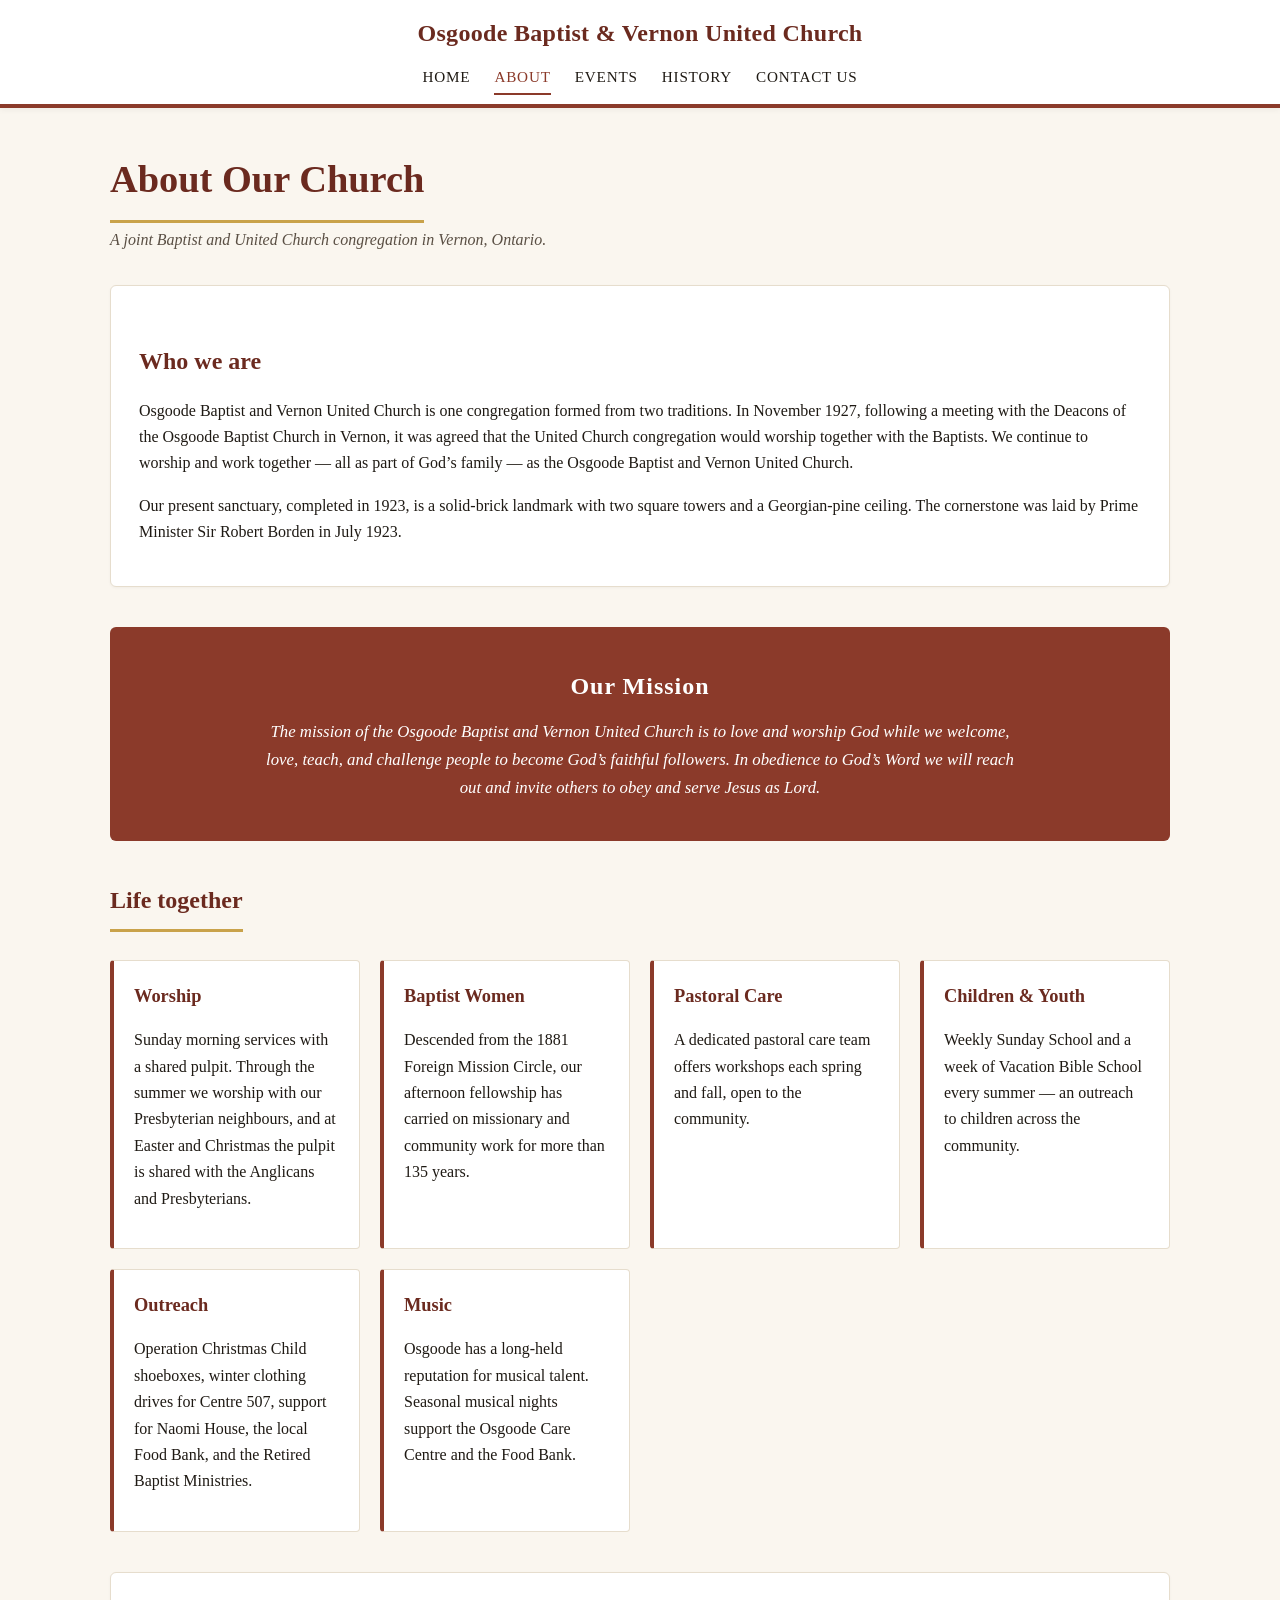
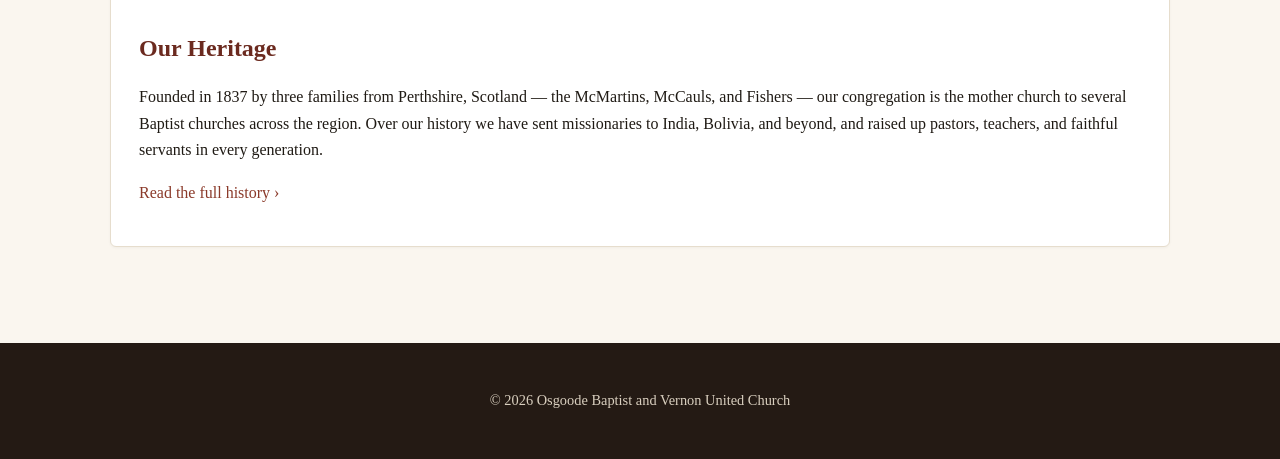
==== about.html @ bcb89e0e "." ====
<!DOCTYPE html>
<html lang="en">
<head>
<meta charset="UTF-8">
<meta name="viewport" content="width=device-width, initial-scale=1.0">
<title>About &middot; Osgoode Baptist and Vernon United Church</title>
<meta name="description" content="About Osgoode Baptist and Vernon United Church in Vernon, Ontario — our joint Baptist and United Church congregation, our mission, and life together since 1837.">
<meta name="keywords" content="Osgoode Baptist Vernon United Church about, OBVU Vernon Ontario, joint Baptist United congregation, church Vernon Ontario, church mission">
<link rel="canonical" href="https://osgoode-baptist-and-vernon-united.github.io/about.html">
<link rel="stylesheet" href="assets/css/styles.css">
<link rel="icon" type="image/png" href="assets/images/logo.png">

<meta property="og:type" content="website">
<meta property="og:site_name" content="Osgoode Baptist and Vernon United Church">
<meta property="og:title" content="About &middot; Osgoode Baptist and Vernon United Church">
<meta property="og:description" content="Our joint Baptist and United Church congregation in Vernon, Ontario, serving since 1837.">
<meta property="og:url" content="https://osgoode-baptist-and-vernon-united.github.io/about.html">
<meta property="og:image" content="https://osgoode-baptist-and-vernon-united.github.io/assets/images/obvu_church.png">
<meta property="og:locale" content="en_CA">

<meta name="twitter:card" content="summary_large_image">
<meta name="twitter:title" content="About &middot; Osgoode Baptist and Vernon United Church">
<meta name="twitter:description" content="Our joint Baptist and United Church congregation in Vernon, Ontario, serving since 1837.">
<meta name="twitter:image" content="https://osgoode-baptist-and-vernon-united.github.io/assets/images/obvu_church.png">
</head>
<body>

<header class="site-header">
  <div class="header-inner">
    <a href="index.html" class="brand">Osgoode Baptist &amp; Vernon United Church</a>
    <button class="menu-toggle" aria-label="Toggle menu">&#9776;</button>
    <nav>
      <ul>
        <li><a href="index.html">Home</a></li>
        <li><a href="about.html" class="active">About</a></li>
        <li><a href="events.html">Events</a></li>
        <li><a href="history.html">History</a></li>
        <li><a href="contact.html">Contact Us</a></li>
      </ul>
    </nav>
  </div>
</header>

<main>
  <h1 class="page-title">About Our Church</h1>
  <p class="page-sub">A joint Baptist and United Church congregation in Vernon, Ontario.</p>

  <section class="card">
    <h2>Who we are</h2>
    <p>
      Osgoode Baptist and Vernon United Church is one congregation formed from two
      traditions. In November 1927, following a meeting with the Deacons of the Osgoode
      Baptist Church in Vernon, it was agreed that the United Church congregation would
      worship together with the Baptists. We continue to worship and work together
      &mdash; all as part of God&rsquo;s family &mdash; as the Osgoode Baptist and Vernon United Church.
    </p>
    <p>
      Our present sanctuary, completed in 1923, is a solid-brick landmark with two
      square towers and a Georgian-pine ceiling. The cornerstone was laid by Prime
      Minister Sir Robert Borden in July 1923.
    </p>
  </section>

  <section class="mission">
    <h2>Our Mission</h2>
    <p>
      The mission of the Osgoode Baptist and Vernon United Church is to love and worship God
      while we welcome, love, teach, and challenge people to become God&rsquo;s faithful followers.
      In obedience to God&rsquo;s Word we will reach out and invite others to obey and serve
      Jesus as Lord.
    </p>
  </section>

  <section>
    <h2 class="page-title" style="font-size:1.5rem;">Life together</h2>
    <div class="tiles">
      <div class="tile">
        <h3>Worship</h3>
        <p>Sunday morning services with a shared pulpit. Through the summer we worship with our Presbyterian neighbours, and at Easter and Christmas the pulpit is shared with the Anglicans and Presbyterians.</p>
      </div>
      <div class="tile">
        <h3>Baptist Women</h3>
        <p>Descended from the 1881 Foreign Mission Circle, our afternoon fellowship has carried on missionary and community work for more than 135 years.</p>
      </div>
      <div class="tile">
        <h3>Pastoral Care</h3>
        <p>A dedicated pastoral care team offers workshops each spring and fall, open to the community.</p>
      </div>
      <div class="tile">
        <h3>Children &amp; Youth</h3>
        <p>Weekly Sunday School and a week of Vacation Bible School every summer &mdash; an outreach to children across the community.</p>
      </div>
      <div class="tile">
        <h3>Outreach</h3>
        <p>Operation Christmas Child shoeboxes, winter clothing drives for Centre 507, support for Naomi House, the local Food Bank, and the Retired Baptist Ministries.</p>
      </div>
      <div class="tile">
        <h3>Music</h3>
        <p>Osgoode has a long-held reputation for musical talent. Seasonal musical nights support the Osgoode Care Centre and the Food Bank.</p>
      </div>
    </div>
  </section>

  <section class="card">
    <h2>Our Heritage</h2>
    <p>
      Founded in 1837 by three families from Perthshire, Scotland &mdash; the McMartins,
      McCauls, and Fishers &mdash; our congregation is the mother church to several
      Baptist churches across the region. Over our history we have sent missionaries
      to India, Bolivia, and beyond, and raised up pastors, teachers, and faithful
      servants in every generation.
    </p>
    <p><a href="history.html">Read the full history &rsaquo;</a></p>
  </section>
</main>

<footer class="site-footer">
  <p>&copy; <span id="year"></span> Osgoode Baptist and Vernon United Church</p>
</footer>

<script src="assets/js/script.js"></script>
<script>document.getElementById('year').textContent = new Date().getFullYear();</script>
</body>
</html>
---- assets/css/styles.css ----
:root {
  --brick: #8b3a2a;
  --brick-dark: #6b2a1f;
  --cream: #faf6ef;
  --ink: #1f1a14;
  --muted: #5a4f44;
  --gold: #c9a24a;
  --line: #e6ddcd;
  --max: 1100px;
}

* { box-sizing: border-box; }

html { scroll-behavior: smooth; }

body {
  margin: 0;
  font-family: Georgia, "Times New Roman", serif;
  color: var(--ink);
  background: var(--cream);
  line-height: 1.65;
}

a { color: var(--brick); text-decoration: none; }
a:hover { text-decoration: underline; }

img { max-width: 100%; display: block; }

/* Header & navigation */
.site-header {
  background: #fff;
  border-bottom: 4px solid var(--brick);
  position: sticky;
  top: 0;
  z-index: 50;
  box-shadow: 0 2px 6px rgba(0,0,0,0.05);
}

.header-inner {
  max-width: var(--max);
  margin: 0 auto;
  padding: 0.9rem 1.25rem;
  display: flex;
  flex-direction: column;
  align-items: center;
  gap: 0.6rem;
  position: relative;
}

.brand {
  text-align: center;
  color: var(--brick-dark);
  font-size: clamp(1.1rem, 2.5vw, 1.5rem);
  font-weight: 700;
  letter-spacing: 0.3px;
}

.brand:hover { text-decoration: none; }

nav ul {
  list-style: none;
  margin: 0;
  padding: 0;
  display: flex;
  gap: 1.5rem;
}

nav a {
  color: var(--ink);
  font-size: 0.95rem;
  text-transform: uppercase;
  letter-spacing: 0.8px;
  padding: 0.5rem 0;
  border-bottom: 2px solid transparent;
  transition: border-color 0.2s ease, color 0.2s ease;
}

nav a:hover,
nav a.active {
  border-color: var(--brick);
  color: var(--brick);
  text-decoration: none;
}

.menu-toggle {
  position: absolute;
  top: 0.9rem;
  right: 1.25rem;
  display: none;
  background: none;
  border: none;
  font-size: 1.6rem;
  cursor: pointer;
  color: var(--brick);
}

/* Rotating banner */
.banner {
  position: relative;
  width: 100%;
  height: min(70vh, 560px);
  overflow: hidden;
  background: #111;
}

.banner-slide {
  position: absolute;
  inset: 0;
  background-size: cover;
  background-position: center;
  opacity: 0;
  transition: opacity 1.2s ease-in-out;
}

.banner-slide.active { opacity: 1; }

.banner-slide::after {
  content: "";
  position: absolute;
  inset: 0;
  background: linear-gradient(to bottom, rgba(0,0,0,0.15), rgba(0,0,0,0.55));
}

.banner-caption {
  position: absolute;
  bottom: 10%;
  left: 0;
  right: 0;
  text-align: center;
  color: #fff;
  text-shadow: 0 2px 10px rgba(0,0,0,0.6);
  padding: 0 1.5rem;
  z-index: 2;
}

.banner-caption h1 {
  font-size: clamp(1.8rem, 4vw, 3rem);
  margin: 0 0 0.5rem;
  font-weight: 700;
}

.banner-caption p {
  font-size: clamp(1rem, 1.6vw, 1.25rem);
  margin: 0;
  font-style: italic;
}

.banner-dots {
  position: absolute;
  bottom: 1.25rem;
  left: 0;
  right: 0;
  display: flex;
  gap: 0.5rem;
  justify-content: center;
  z-index: 3;
}

.banner-dots button {
  width: 10px;
  height: 10px;
  border-radius: 50%;
  border: 1px solid #fff;
  background: rgba(255,255,255,0.3);
  cursor: pointer;
  padding: 0;
}

.banner-dots button.active { background: #fff; }

.service-bar {
  background: var(--gold);
  color: var(--ink);
  text-align: center;
  padding: 0.75rem 1.25rem;
  font-size: 1rem;
  letter-spacing: 0.4px;
}

.service-bar strong { color: var(--brick-dark); }

/* Content layout */
main {
  max-width: var(--max);
  margin: 0 auto;
  padding: 2.5rem 1.25rem 3.5rem;
}

.page-title {
  color: var(--brick-dark);
  font-size: clamp(1.8rem, 3vw, 2.5rem);
  margin: 0 0 0.25rem;
  border-bottom: 3px solid var(--gold);
  padding-bottom: 0.5rem;
  display: inline-block;
}

.page-sub {
  color: var(--muted);
  font-style: italic;
  margin: 0 0 2rem;
}

section { margin-bottom: 2.5rem; }

section h2 {
  color: var(--brick-dark);
  font-size: 1.5rem;
  margin: 2rem 0 0.75rem;
}

section h3 {
  color: var(--brick);
  font-size: 1.15rem;
  margin: 1.5rem 0 0.5rem;
}

.card {
  background: #fff;
  border: 1px solid var(--line);
  border-radius: 6px;
  padding: 1.5rem 1.75rem;
  box-shadow: 0 1px 3px rgba(0,0,0,0.04);
}

.welcome {
  display: grid;
  grid-template-columns: 1.4fr 1fr;
  gap: 2rem;
  align-items: center;
  margin-bottom: 2.5rem;
}

.welcome img {
  border-radius: 6px;
  box-shadow: 0 4px 14px rgba(0,0,0,0.12);
}

.mission {
  background: var(--brick);
  color: #fff;
  padding: 2.5rem 1.5rem;
  text-align: center;
  border-radius: 6px;
}

.mission h2 {
  color: #fff;
  margin-top: 0;
  letter-spacing: 1px;
}

.mission p {
  max-width: 760px;
  margin: 0 auto;
  font-size: 1.05rem;
  font-style: italic;
}

.tiles {
  display: grid;
  grid-template-columns: repeat(auto-fit, minmax(240px, 1fr));
  gap: 1.25rem;
  margin-top: 1.5rem;
}

.tile {
  background: #fff;
  border: 1px solid var(--line);
  border-left: 4px solid var(--brick);
  border-radius: 4px;
  padding: 1.25rem;
}

.tile h3 { margin-top: 0; color: var(--brick-dark); }

/* History layout with sticky TOC */
.history-layout {
  display: grid;
  grid-template-columns: 230px 1fr;
  gap: 2.5rem;
  align-items: start;
}

.toc {
  position: sticky;
  top: 140px;
  max-height: calc(100vh - 160px);
  overflow-y: auto;
}

.toc h2 {
  font-size: 0.75rem;
  text-transform: uppercase;
  letter-spacing: 1.5px;
  color: var(--brick-dark);
  margin: 0 0 0.75rem;
  padding-bottom: 0.5rem;
  border-bottom: 2px solid var(--gold);
}

.toc ol {
  list-style: none;
  padding: 0;
  margin: 0;
}

.toc li { margin: 0; }

.toc a {
  display: block;
  padding: 0.45rem 0.75rem;
  font-size: 0.88rem;
  color: var(--muted);
  border-left: 3px solid transparent;
  line-height: 1.35;
  transition: color 0.15s ease, border-color 0.15s ease;
}

.toc a:hover {
  color: var(--brick);
  border-left-color: var(--brick);
  background: var(--cream);
  text-decoration: none;
}

@media (max-width: 880px) {
  .history-layout { grid-template-columns: 1fr; gap: 1.5rem; }
  .toc {
    position: static;
    max-height: none;
    background: #fff;
    border: 1px solid var(--line);
    border-radius: 6px;
    padding: 1rem 1.25rem;
  }
}

/* History */
.history-body {
  padding: 2rem 2.25rem;
  font-size: 1.02rem;
  line-height: 1.75;
  scroll-margin-top: 140px;
}

.history-body h2 { scroll-margin-top: 140px; }
.history-layout #mission { scroll-margin-top: 140px; }

.history-body p { margin: 0 0 1.1rem; }
.history-body em { color: var(--muted); }

.history-body > p:first-of-type::first-letter {
  float: left;
  font-size: 3.8rem;
  line-height: 0.9;
  padding: 0.35rem 0.7rem 0.1rem 0;
  color: var(--brick);
  font-weight: 700;
  font-family: Georgia, "Times New Roman", serif;
}

.history-body h2 {
  margin-top: 2.75rem;
  padding-top: 1.75rem;
  border-top: 1px solid var(--line);
  font-size: 1.45rem;
  letter-spacing: 0.3px;
}

.history-body h2::before {
  content: "";
  display: block;
  width: 48px;
  height: 3px;
  background: var(--gold);
  margin-bottom: 0.65rem;
}

.history-body h2:first-of-type {
  border-top: none;
  padding-top: 0.5rem;
}

@media (max-width: 600px) {
  .history-body { padding: 1.5rem 1.25rem; }
  .history-body > p:first-of-type::first-letter { font-size: 3rem; }
}

/* Events */
.events {
  list-style: none;
  padding: 0;
  margin: 0;
}

.events li {
  display: grid;
  grid-template-columns: 110px 1fr;
  gap: 1rem;
  padding: 0.7rem 0;
  border-bottom: 1px solid var(--line);
}

.events li:last-child { border-bottom: none; }

.events .date {
  color: var(--brick-dark);
  font-weight: 700;
  white-space: nowrap;
}

@media (max-width: 600px) {
  .events li {
    grid-template-columns: 1fr;
    gap: 0.2rem;
  }
}

/* Contact */
.contact-grid {
  display: grid;
  grid-template-columns: 1fr 1fr;
  gap: 2rem;
}

.contact-info dl {
  margin: 0;
  display: grid;
  gap: 1.1rem;
}

.contact-info dt {
  font-size: 0.75rem;
  text-transform: uppercase;
  letter-spacing: 1.3px;
  font-weight: 700;
  color: var(--brick);
  margin-bottom: 0.15rem;
}

.contact-info dd {
  margin: 0;
  font-size: 1.05rem;
  line-height: 1.5;
}

.contact-info dd a { font-weight: 600; }

.contact-info .muted { color: var(--muted); font-size: 0.92rem; }

.note {
  margin-top: 1.75rem;
  padding: 0.9rem 1.1rem;
  border-left: 4px solid var(--gold);
  background: var(--cream);
  color: var(--muted);
  font-style: italic;
  border-radius: 0 4px 4px 0;
  font-size: 0.95rem;
}

.map-card { padding-bottom: 1.25rem; }

.map-card .map { height: 420px; }

.map-link {
  margin: 0.75rem 0 0;
  font-size: 0.9rem;
  text-align: right;
}

form label {
  display: block;
  font-weight: 600;
  margin: 0.75rem 0 0.25rem;
  color: var(--ink);
}

form input,
form textarea {
  width: 100%;
  padding: 0.65rem 0.75rem;
  border: 1px solid var(--line);
  border-radius: 4px;
  font: inherit;
  background: #fff;
}

form textarea { min-height: 140px; resize: vertical; }

form button {
  margin-top: 1rem;
  background: var(--brick);
  color: #fff;
  border: none;
  padding: 0.75rem 1.5rem;
  font-size: 1rem;
  border-radius: 4px;
  cursor: pointer;
  letter-spacing: 0.5px;
}

form button:hover { background: var(--brick-dark); }

.map {
  width: 100%;
  height: 380px;
  border: 1px solid var(--line);
  border-radius: 4px;
}

/* Footer */
.site-footer {
  background: #241a14;
  color: #d9cfbf;
  padding: 2rem 1.25rem;
  text-align: center;
  font-size: 0.9rem;
}

.site-footer a { color: var(--gold); }

/* Responsive */
@media (max-width: 780px) {
  .menu-toggle { display: block; }

  .brand { padding: 0 2.5rem; }

  nav {
    position: absolute;
    top: 100%;
    left: 0;
    right: 0;
    background: #fff;
    border-bottom: 1px solid var(--line);
    display: none;
  }

  nav.open { display: block; }

  nav ul {
    flex-direction: column;
    gap: 0;
    padding: 0.5rem 1.25rem;
  }

  nav a {
    display: block;
    padding: 0.75rem 0;
    border-bottom: 1px solid var(--line);
  }

  nav li:last-child a { border-bottom: none; }

  .welcome,
  .contact-grid {
    grid-template-columns: 1fr;
  }

  .banner { height: 50vh; }
}
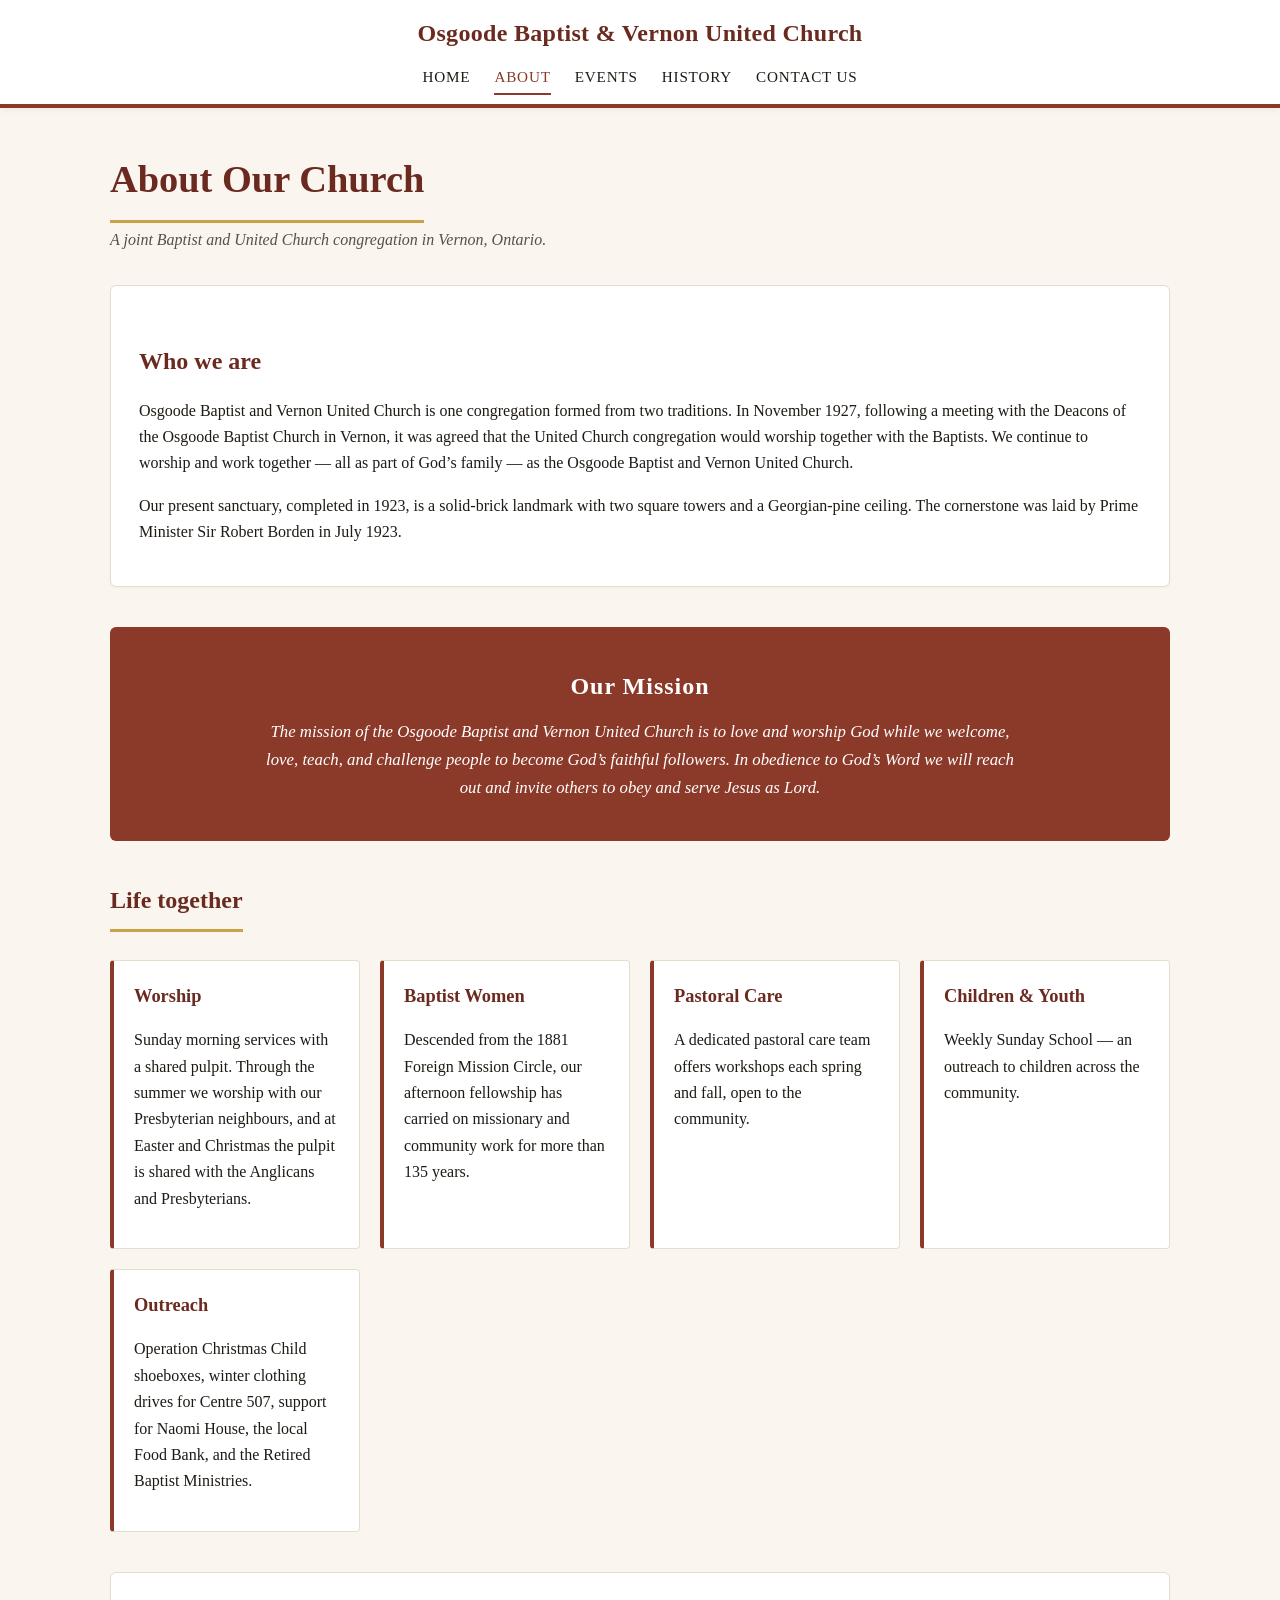
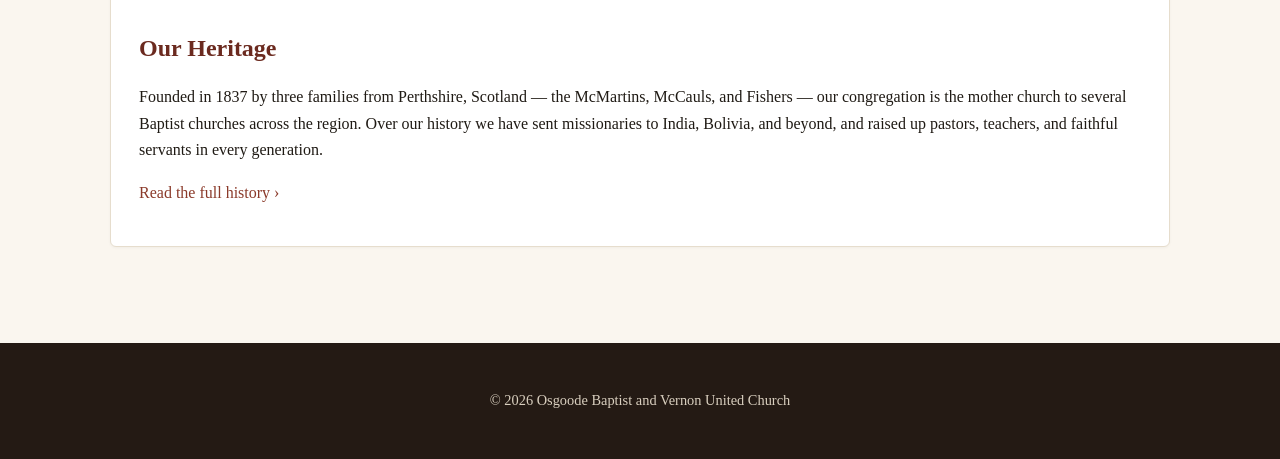
==== commit 837855c2: "About Page: removed the Music tile and removed reference to Vacation Bible School from the Children " ====
--- a/about.html
+++ b/about.html
@@ -88,15 +88,11 @@
       </div>
       <div class="tile">
         <h3>Children &amp; Youth</h3>
-        <p>Weekly Sunday School and a week of Vacation Bible School every summer &mdash; an outreach to children across the community.</p>
+        <p>Weekly Sunday School &mdash; an outreach to children across the community.</p>
       </div>
       <div class="tile">
         <h3>Outreach</h3>
         <p>Operation Christmas Child shoeboxes, winter clothing drives for Centre 507, support for Naomi House, the local Food Bank, and the Retired Baptist Ministries.</p>
-      </div>
-      <div class="tile">
-        <h3>Music</h3>
-        <p>Osgoode has a long-held reputation for musical talent. Seasonal musical nights support the Osgoode Care Centre and the Food Bank.</p>
       </div>
     </div>
   </section>
